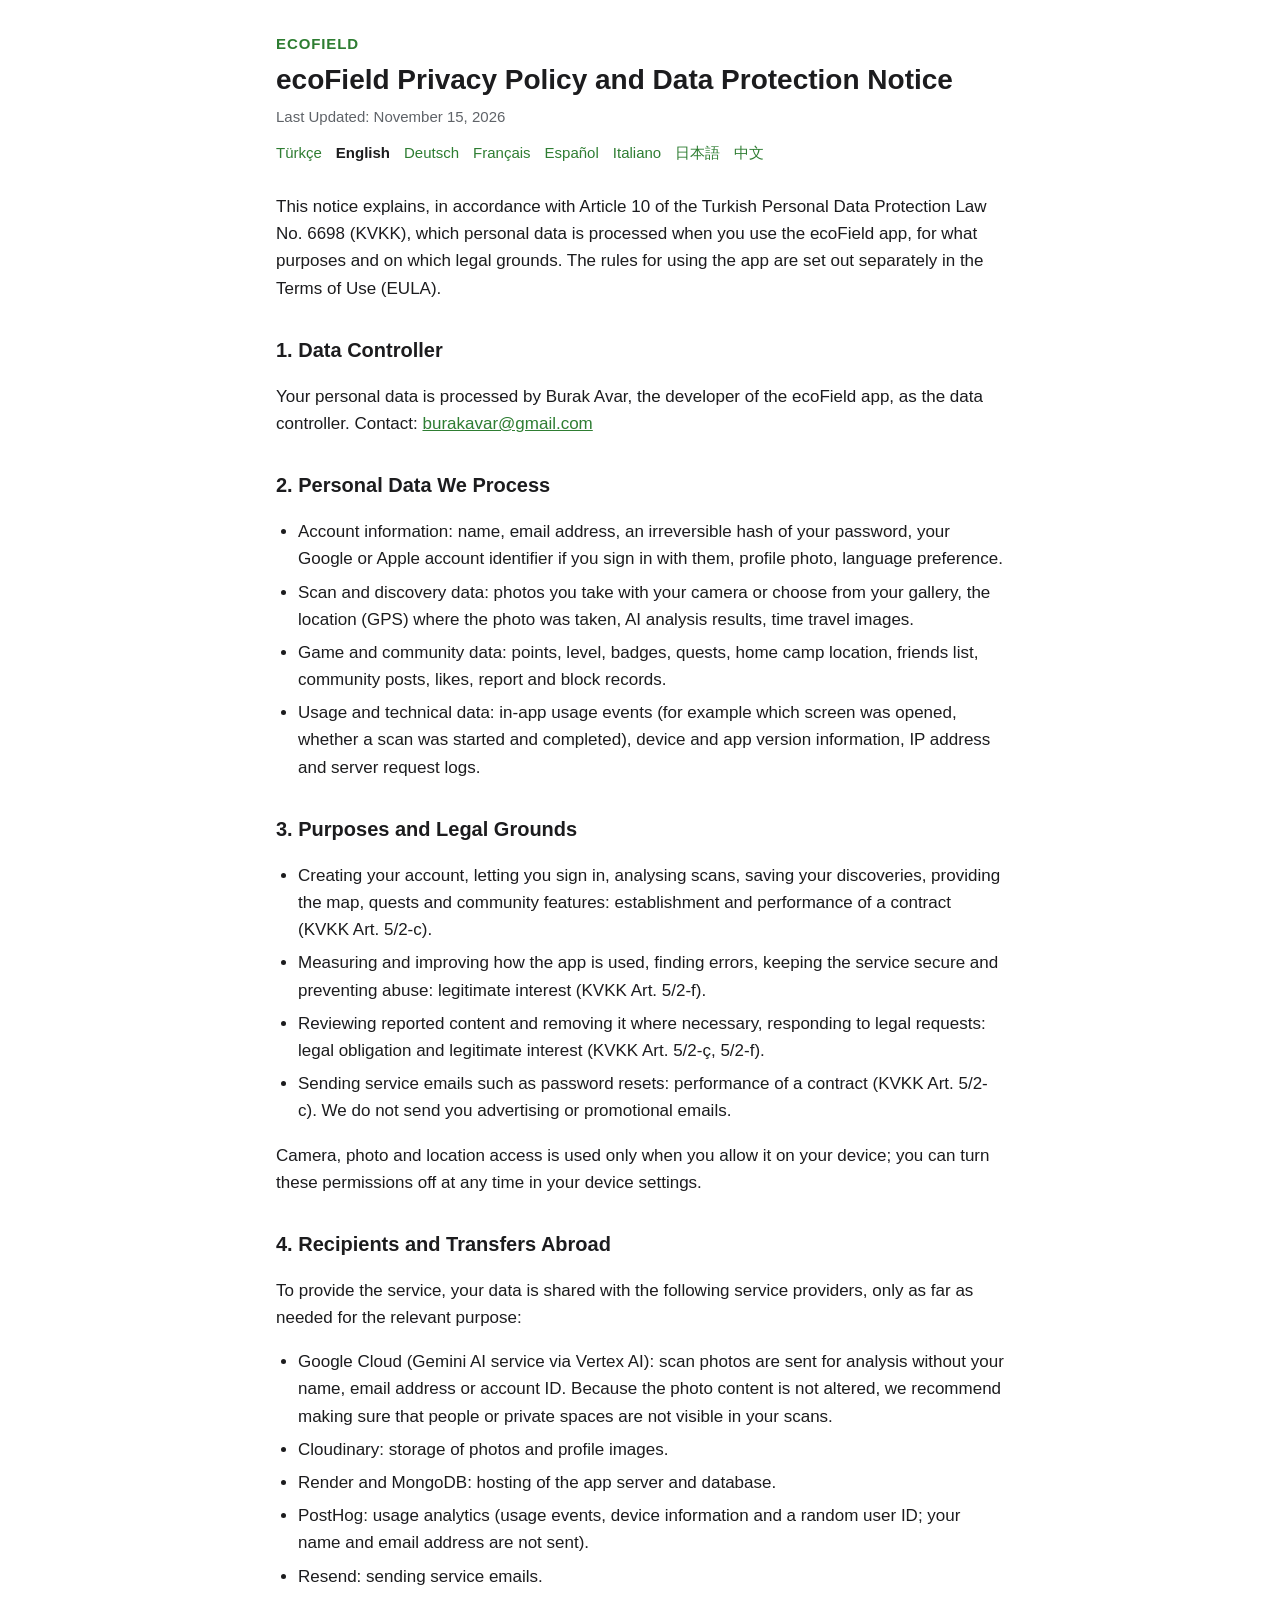
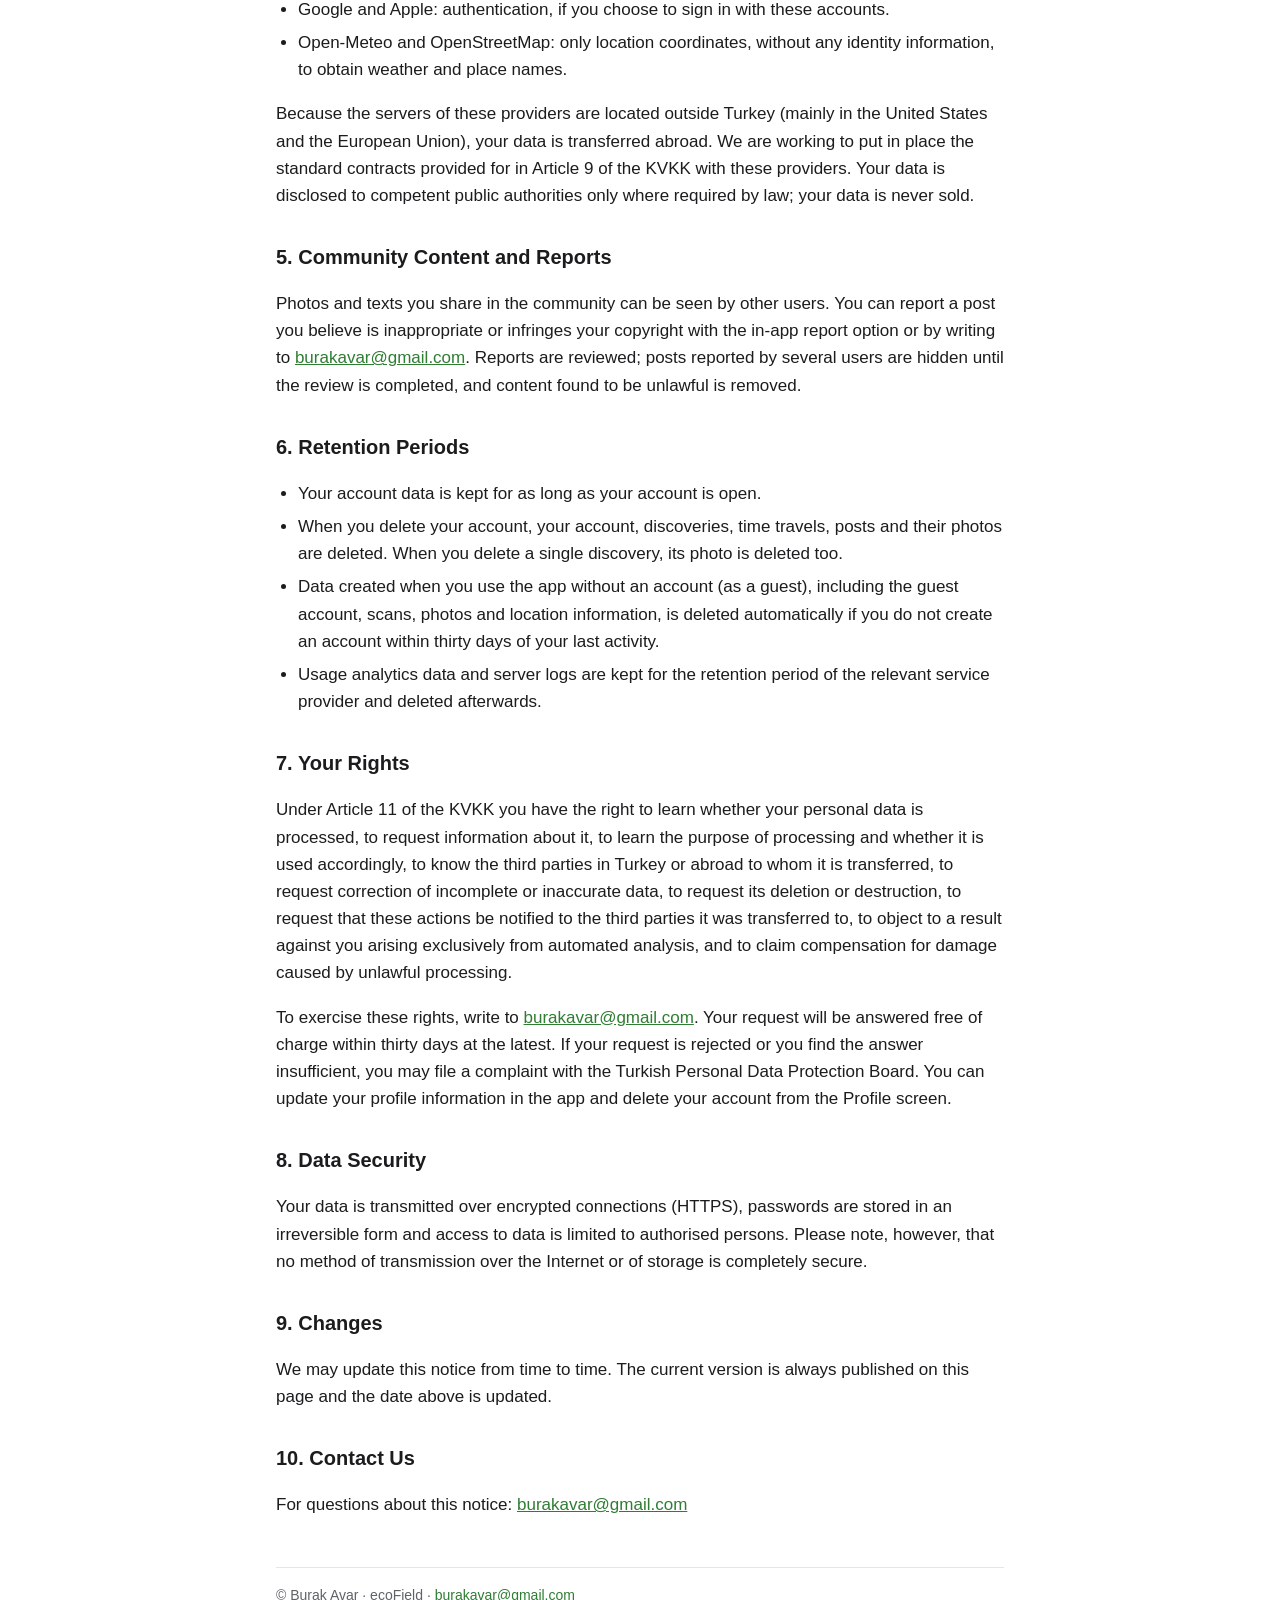
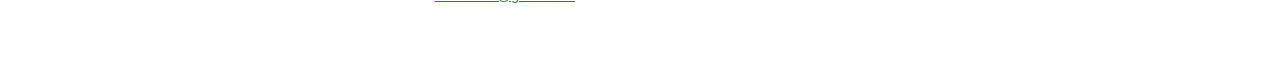
==== en.html @ c3eddfdc "ecoField privacy notice, KVKK notice and account deletion page Co-Authored-By: Claude Opus 5.5 <nore" ====
<!DOCTYPE html>
<html lang="en">
<head>
<meta charset="utf-8">
<meta name="viewport" content="width=device-width, initial-scale=1">
<title>ecoField Privacy Policy and Data Protection Notice</title>
<link rel="stylesheet" href="style.css">
</head>
<body>
<main>
<header><div class="brand">ecoField</div><h1>ecoField Privacy Policy and Data Protection Notice</h1><div class="meta">Last Updated: November 15, 2026</div><nav class="lang"><a href="tr.html" hreflang="tr">Türkçe</a><a href="en.html" hreflang="en" aria-current="page">English</a><a href="de.html" hreflang="de">Deutsch</a><a href="fr.html" hreflang="fr">Français</a><a href="es.html" hreflang="es">Español</a><a href="it.html" hreflang="it">Italiano</a><a href="ja.html" hreflang="ja">日本語</a><a href="zh.html" hreflang="zh">中文</a></nav></header>
<p>This notice explains, in accordance with Article 10 of the Turkish Personal Data Protection Law No. 6698 (KVKK), which personal data is processed when you use the ecoField app, for what purposes and on which legal grounds. The rules for using the app are set out separately in the Terms of Use (EULA).</p>
<h2>1. Data Controller</h2>
<p>Your personal data is processed by Burak Avar, the developer of the ecoField app, as the data controller. Contact: <a href="mailto:burakavar@gmail.com">burakavar@gmail.com</a></p>
<h2>2. Personal Data We Process</h2>
<ul>
<li>Account information: name, email address, an irreversible hash of your password, your Google or Apple account identifier if you sign in with them, profile photo, language preference.</li>
<li>Scan and discovery data: photos you take with your camera or choose from your gallery, the location (GPS) where the photo was taken, AI analysis results, time travel images.</li>
<li>Game and community data: points, level, badges, quests, home camp location, friends list, community posts, likes, report and block records.</li>
<li>Usage and technical data: in-app usage events (for example which screen was opened, whether a scan was started and completed), device and app version information, IP address and server request logs.</li>
</ul>
<h2>3. Purposes and Legal Grounds</h2>
<ul>
<li>Creating your account, letting you sign in, analysing scans, saving your discoveries, providing the map, quests and community features: establishment and performance of a contract (KVKK Art. 5/2-c).</li>
<li>Measuring and improving how the app is used, finding errors, keeping the service secure and preventing abuse: legitimate interest (KVKK Art. 5/2-f).</li>
<li>Reviewing reported content and removing it where necessary, responding to legal requests: legal obligation and legitimate interest (KVKK Art. 5/2-ç, 5/2-f).</li>
<li>Sending service emails such as password resets: performance of a contract (KVKK Art. 5/2-c). We do not send you advertising or promotional emails.</li>
</ul>
<p>Camera, photo and location access is used only when you allow it on your device; you can turn these permissions off at any time in your device settings.</p>
<h2>4. Recipients and Transfers Abroad</h2>
<p>To provide the service, your data is shared with the following service providers, only as far as needed for the relevant purpose:</p>
<ul>
<li>Google Cloud (Gemini AI service via Vertex AI): scan photos are sent for analysis without your name, email address or account ID. Because the photo content is not altered, we recommend making sure that people or private spaces are not visible in your scans.</li>
<li>Cloudinary: storage of photos and profile images.</li>
<li>Render and MongoDB: hosting of the app server and database.</li>
<li>PostHog: usage analytics (usage events, device information and a random user ID; your name and email address are not sent).</li>
<li>Resend: sending service emails.</li>
<li>Google and Apple: authentication, if you choose to sign in with these accounts.</li>
<li>Open-Meteo and OpenStreetMap: only location coordinates, without any identity information, to obtain weather and place names.</li>
</ul>
<p>Because the servers of these providers are located outside Turkey (mainly in the United States and the European Union), your data is transferred abroad. We are working to put in place the standard contracts provided for in Article 9 of the KVKK with these providers. Your data is disclosed to competent public authorities only where required by law; your data is never sold.</p>
<h2>5. Community Content and Reports</h2>
<p>Photos and texts you share in the community can be seen by other users. You can report a post you believe is inappropriate or infringes your copyright with the in-app report option or by writing to <a href="mailto:burakavar@gmail.com">burakavar@gmail.com</a>. Reports are reviewed; posts reported by several users are hidden until the review is completed, and content found to be unlawful is removed.</p>
<h2>6. Retention Periods</h2>
<ul>
<li>Your account data is kept for as long as your account is open.</li>
<li>When you delete your account, your account, discoveries, time travels, posts and their photos are deleted. When you delete a single discovery, its photo is deleted too.</li>
<li>Data created when you use the app without an account (as a guest), including the guest account, scans, photos and location information, is deleted automatically if you do not create an account within thirty days of your last activity.</li>
<li>Usage analytics data and server logs are kept for the retention period of the relevant service provider and deleted afterwards.</li>
</ul>
<h2>7. Your Rights</h2>
<p>Under Article 11 of the KVKK you have the right to learn whether your personal data is processed, to request information about it, to learn the purpose of processing and whether it is used accordingly, to know the third parties in Turkey or abroad to whom it is transferred, to request correction of incomplete or inaccurate data, to request its deletion or destruction, to request that these actions be notified to the third parties it was transferred to, to object to a result against you arising exclusively from automated analysis, and to claim compensation for damage caused by unlawful processing.</p>
<p>To exercise these rights, write to <a href="mailto:burakavar@gmail.com">burakavar@gmail.com</a>. Your request will be answered free of charge within thirty days at the latest. If your request is rejected or you find the answer insufficient, you may file a complaint with the Turkish Personal Data Protection Board. You can update your profile information in the app and delete your account from the Profile screen.</p>
<h2>8. Data Security</h2>
<p>Your data is transmitted over encrypted connections (HTTPS), passwords are stored in an irreversible form and access to data is limited to authorised persons. Please note, however, that no method of transmission over the Internet or of storage is completely secure.</p>
<h2>9. Changes</h2>
<p>We may update this notice from time to time. The current version is always published on this page and the date above is updated.</p>
<h2>10. Contact Us</h2>
<p>For questions about this notice: <a href="mailto:burakavar@gmail.com">burakavar@gmail.com</a></p>
<footer>© Burak Avar · ecoField · <a href="mailto:burakavar@gmail.com">burakavar@gmail.com</a></footer>
</main>
</body>
</html>
---- style.css ----
:root {
  --bg: #ffffff;
  --text: #1c1c1e;
  --muted: #5f6368;
  --accent: #2e7d32;
  --card: #f4f8f4;
  --line: #e0e8e0;
}
@media (prefers-color-scheme: dark) {
  :root {
    --bg: #0d120e;
    --text: #e8efe9;
    --muted: #9fb0a2;
    --accent: #81c784;
    --card: #151d16;
    --line: #26332a;
  }
}
* { box-sizing: border-box; }
body {
  margin: 0;
  background: var(--bg);
  color: var(--text);
  font: 17px/1.6 -apple-system, BlinkMacSystemFont, "Segoe UI", Roboto, Helvetica, Arial, sans-serif;
}
main { max-width: 760px; margin: 0 auto; padding: 32px 16px 64px; }
header { margin-bottom: 28px; }
.brand { color: var(--accent); font-weight: 700; font-size: 15px; letter-spacing: .06em; text-transform: uppercase; }
h1 { font-size: 28px; line-height: 1.25; margin: 6px 0 8px; }
h2 { font-size: 20px; margin: 32px 0 10px; }
.meta { color: var(--muted); font-size: 15px; }
.lang { margin-top: 12px; font-size: 15px; display: flex; flex-wrap: wrap; gap: 6px 14px; }
.lang a { color: var(--accent); text-decoration: none; }
.lang a[aria-current] { color: var(--text); font-weight: 600; }
ul { padding-left: 22px; }
li { margin: 0 0 6px; }
a { color: var(--accent); overflow-wrap: anywhere; }
footer { margin-top: 48px; color: var(--muted); font-size: 14px; border-top: 1px solid var(--line); padding-top: 16px; }
.choice { display: block; background: var(--card); border: 1px solid var(--line); border-radius: 14px; padding: 16px 18px; margin: 10px 0; text-decoration: none; color: var(--text); font-weight: 600; }
.choice span { display: block; color: var(--muted); font-weight: 400; font-size: 15px; }
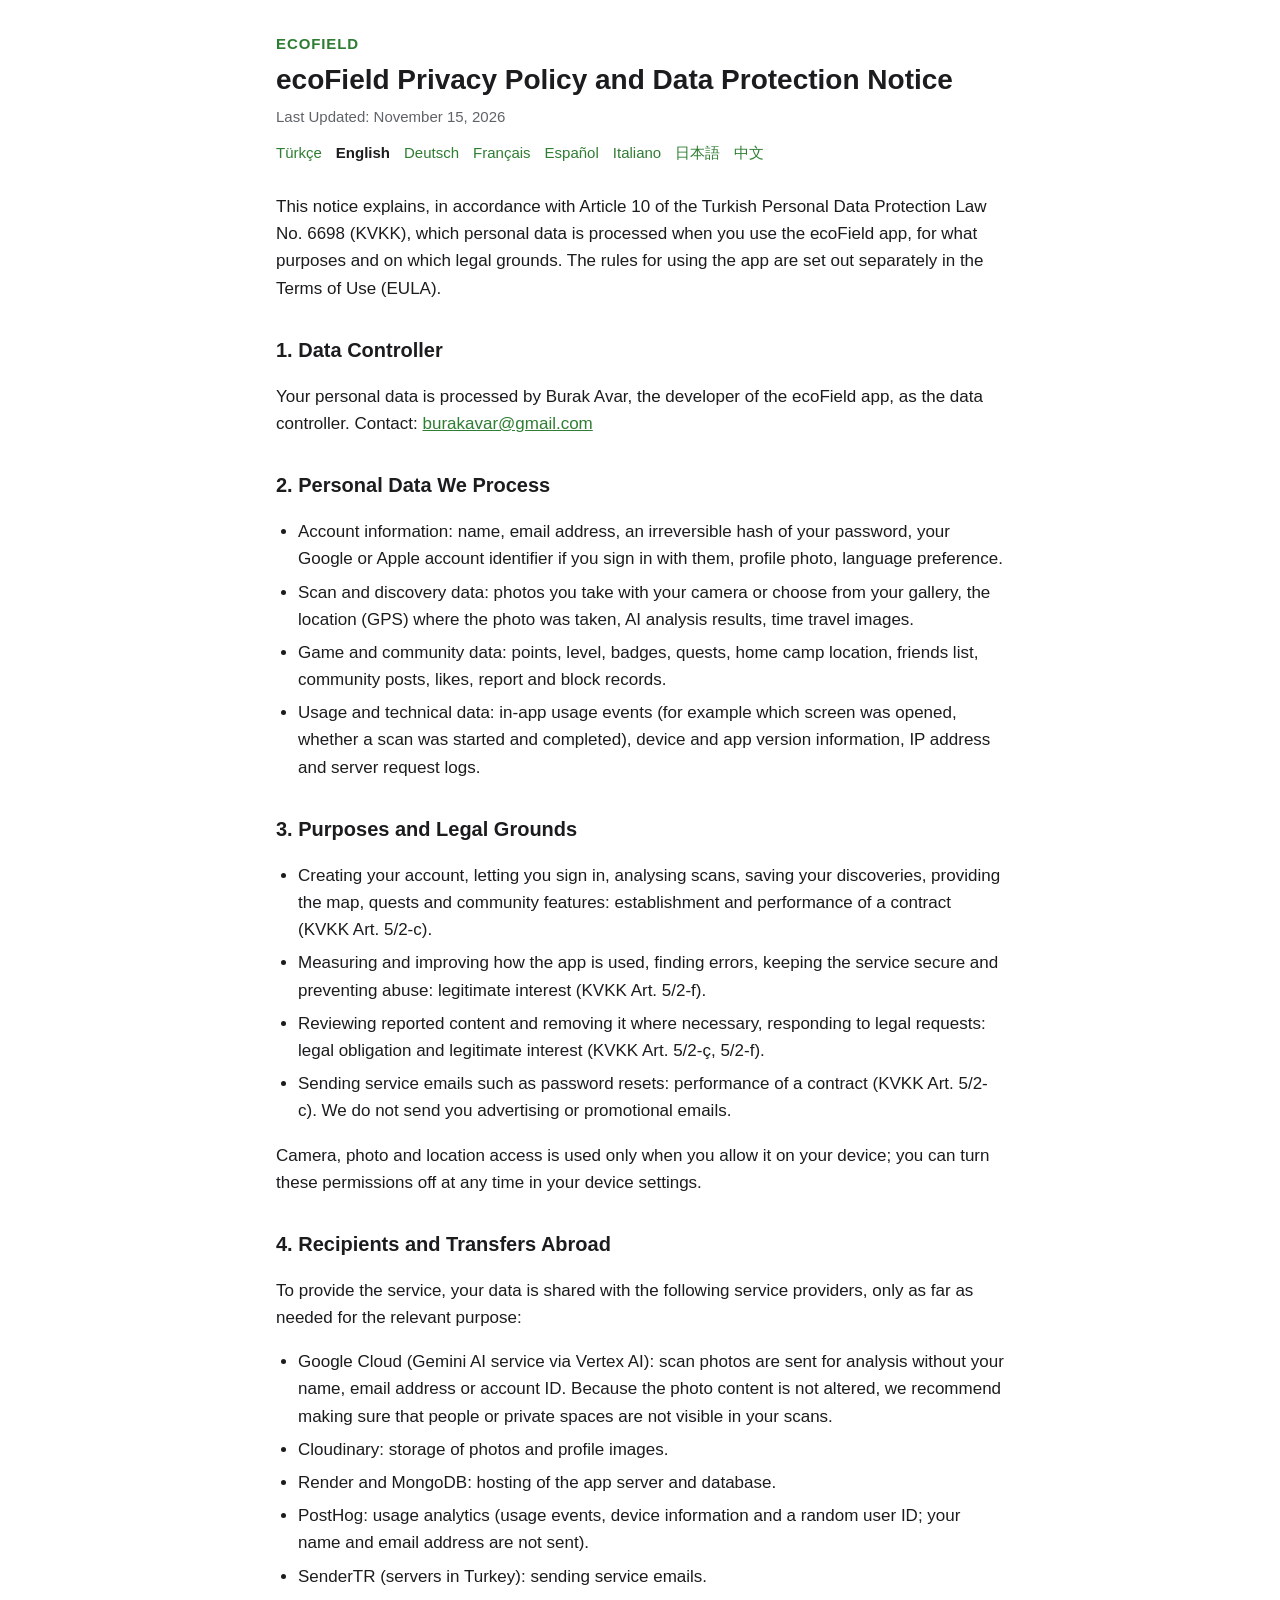
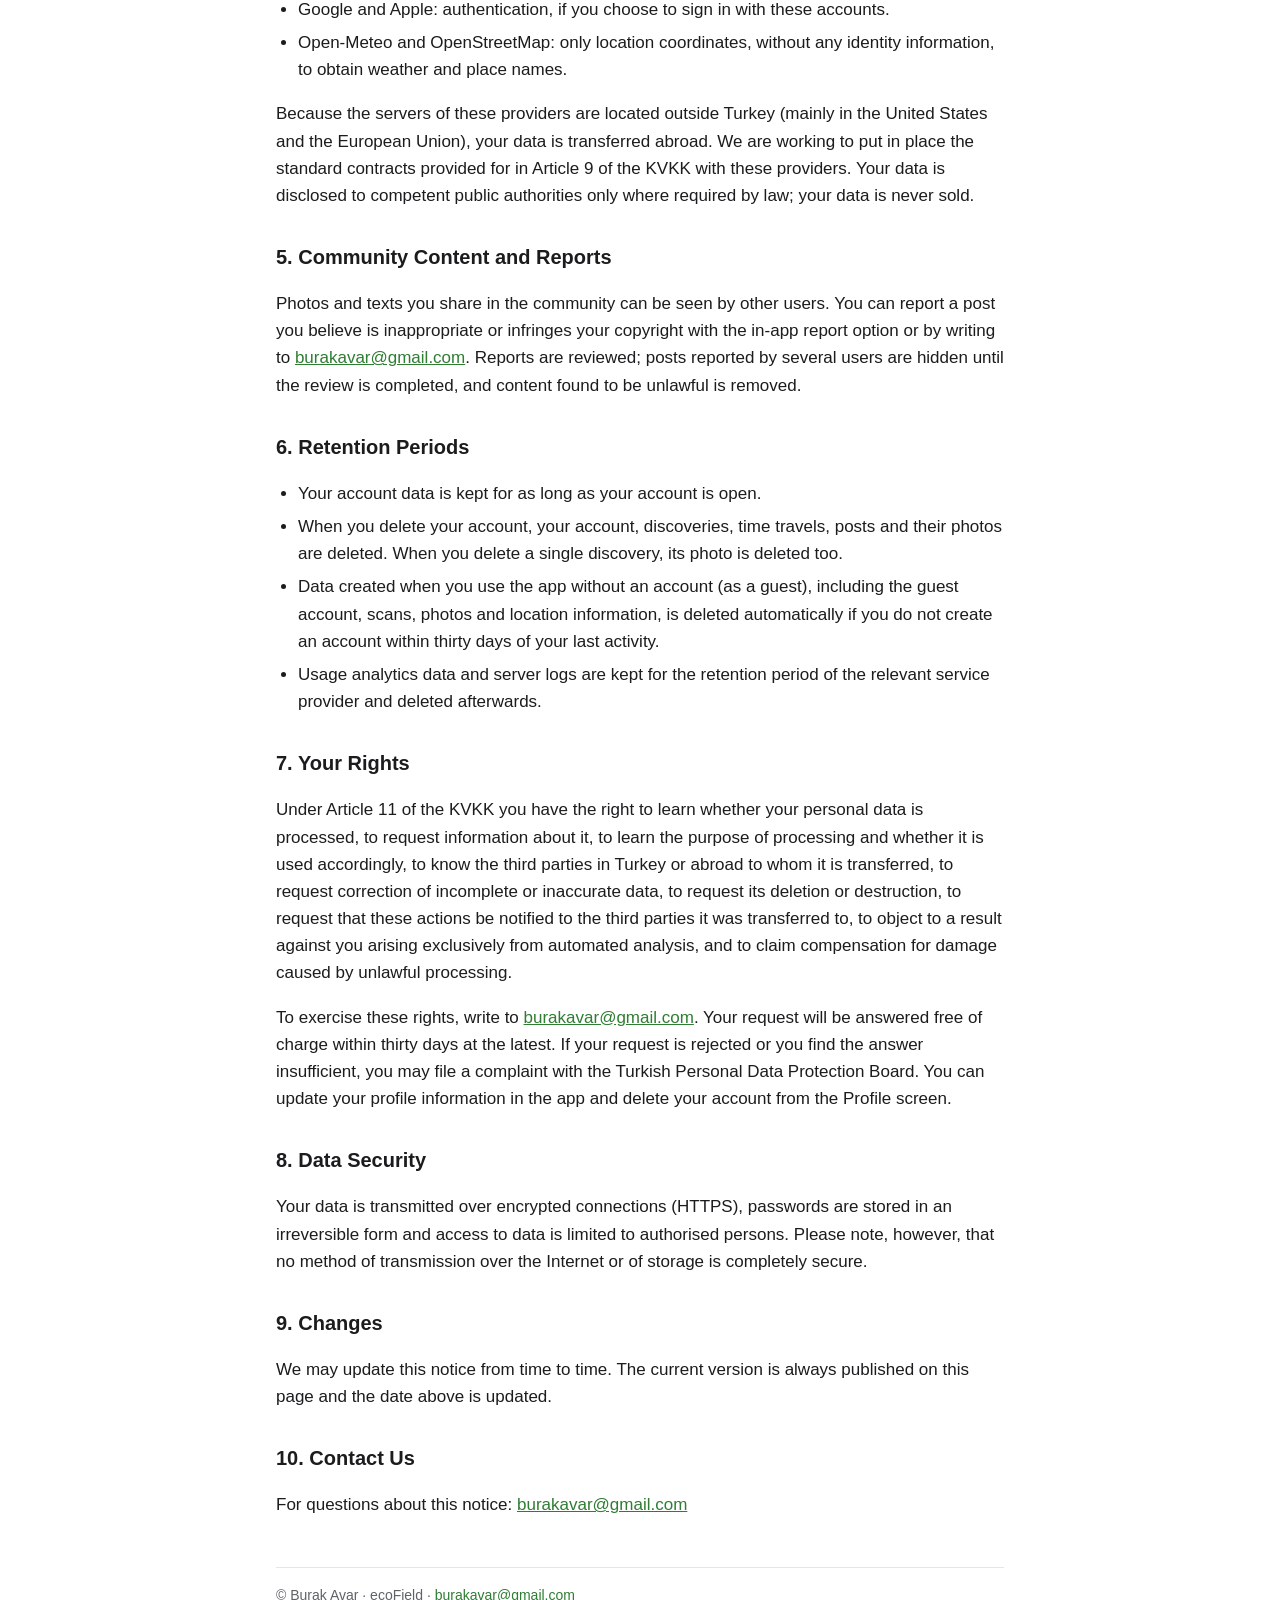
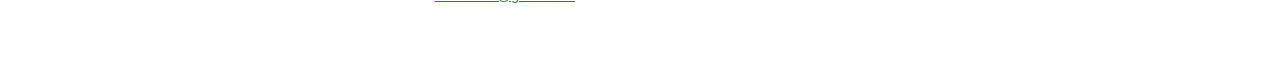
==== commit 03deeeec: "Email provider: SenderTR (Turkey) Co-Authored-By: Claude Opus 5.5 <noreply@anthropic.com>" ====
--- a/en.html
+++ b/en.html
@@ -34,7 +34,7 @@
 <li>Cloudinary: storage of photos and profile images.</li>
 <li>Render and MongoDB: hosting of the app server and database.</li>
 <li>PostHog: usage analytics (usage events, device information and a random user ID; your name and email address are not sent).</li>
-<li>Resend: sending service emails.</li>
+<li>SenderTR (servers in Turkey): sending service emails.</li>
 <li>Google and Apple: authentication, if you choose to sign in with these accounts.</li>
 <li>Open-Meteo and OpenStreetMap: only location coordinates, without any identity information, to obtain weather and place names.</li>
 </ul>
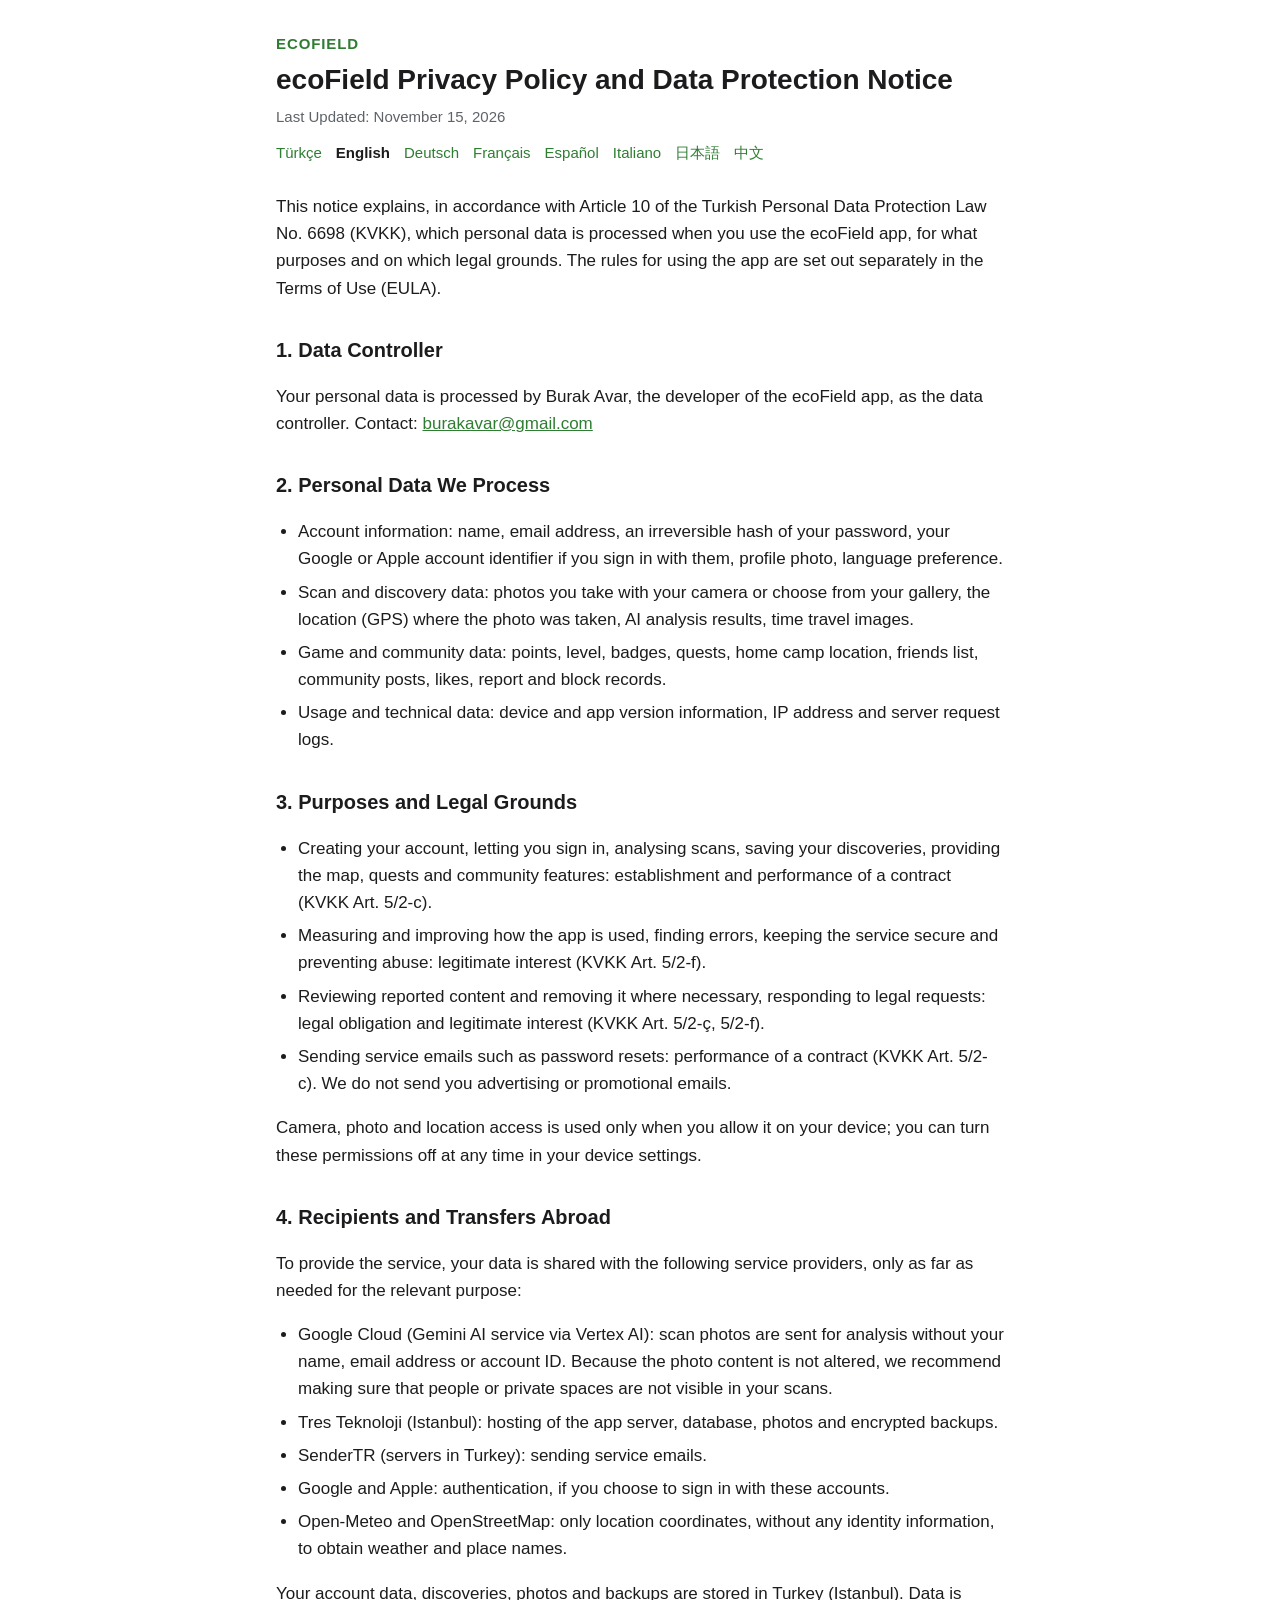
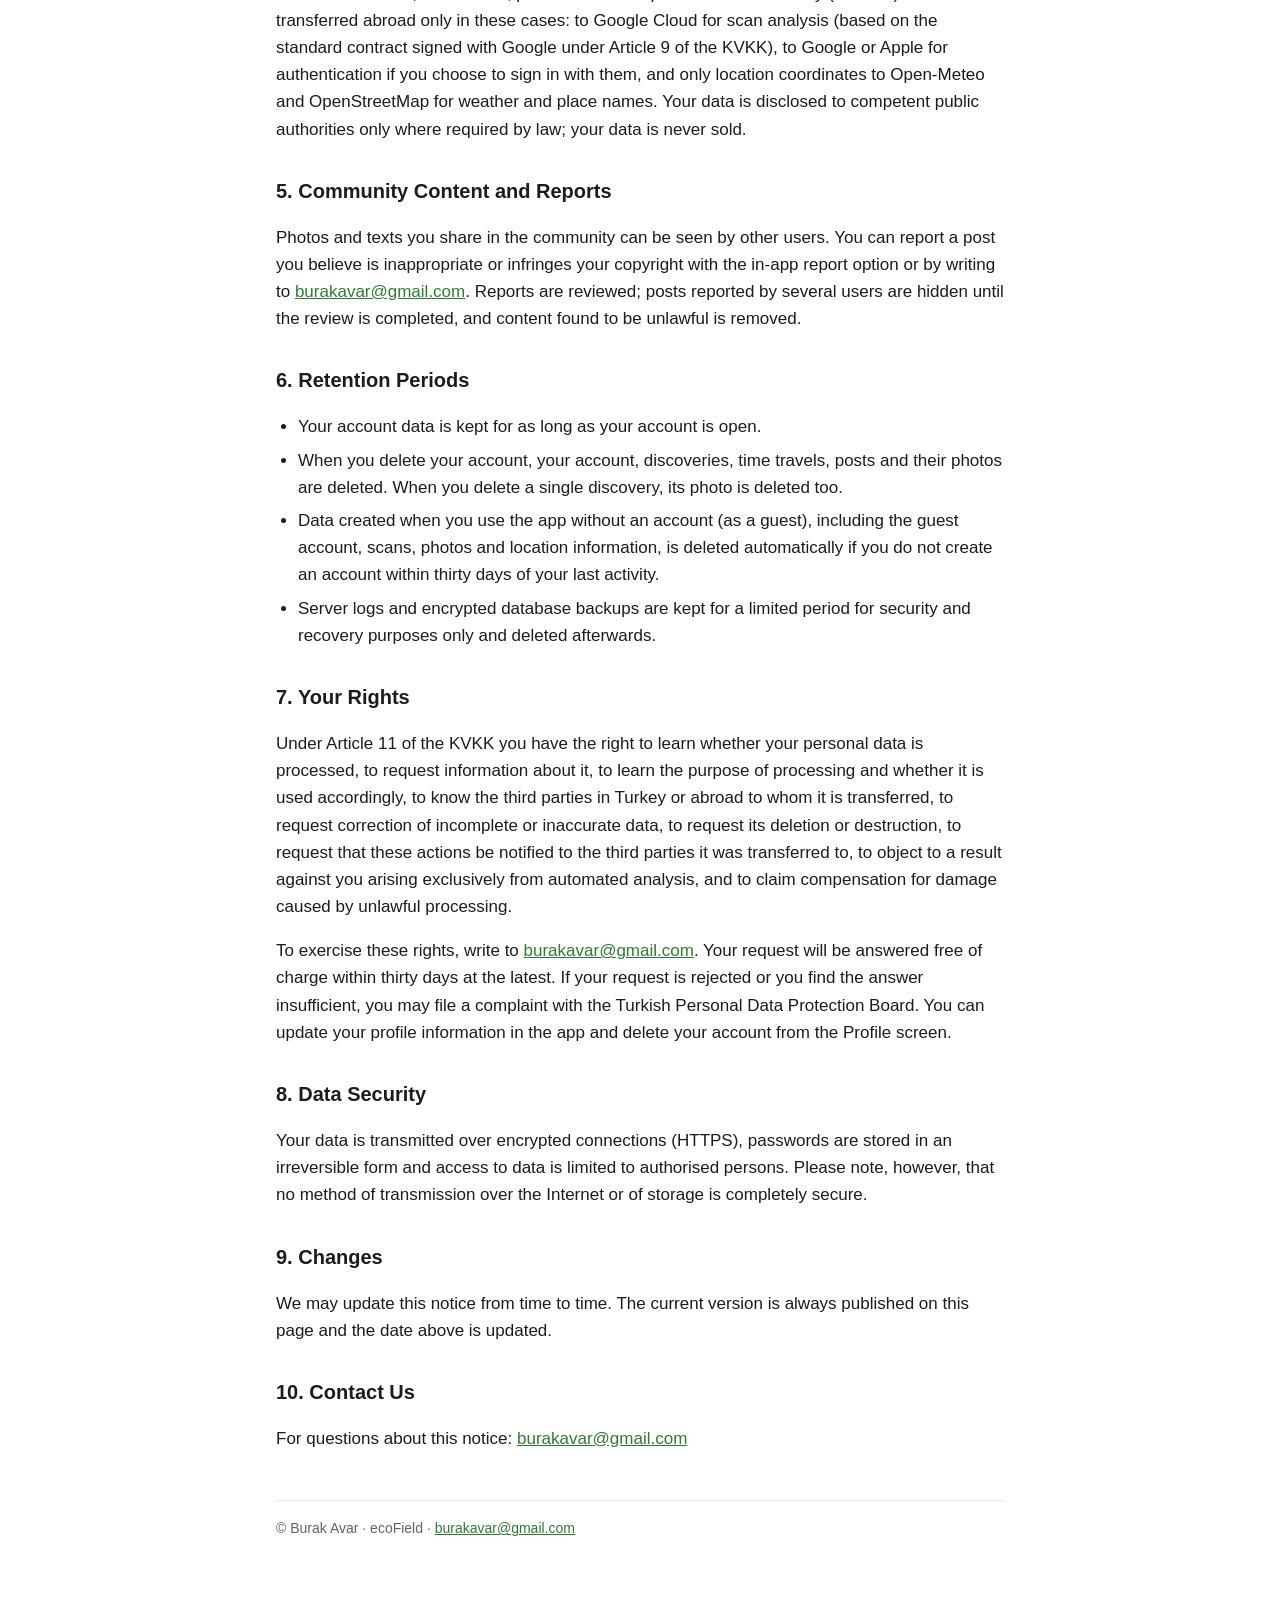
==== commit 22eadeb3: "Data now stays in Turkey (Tres Teknoloji, Istanbul) Co-Authored-By: Claude Opus 5.5 <noreply@anthrop" ====
--- a/en.html
+++ b/en.html
@@ -17,7 +17,7 @@
 <li>Account information: name, email address, an irreversible hash of your password, your Google or Apple account identifier if you sign in with them, profile photo, language preference.</li>
 <li>Scan and discovery data: photos you take with your camera or choose from your gallery, the location (GPS) where the photo was taken, AI analysis results, time travel images.</li>
 <li>Game and community data: points, level, badges, quests, home camp location, friends list, community posts, likes, report and block records.</li>
-<li>Usage and technical data: in-app usage events (for example which screen was opened, whether a scan was started and completed), device and app version information, IP address and server request logs.</li>
+<li>Usage and technical data: device and app version information, IP address and server request logs.</li>
 </ul>
 <h2>3. Purposes and Legal Grounds</h2>
 <ul>
@@ -31,14 +31,12 @@
 <p>To provide the service, your data is shared with the following service providers, only as far as needed for the relevant purpose:</p>
 <ul>
 <li>Google Cloud (Gemini AI service via Vertex AI): scan photos are sent for analysis without your name, email address or account ID. Because the photo content is not altered, we recommend making sure that people or private spaces are not visible in your scans.</li>
-<li>Cloudinary: storage of photos and profile images.</li>
-<li>Render and MongoDB: hosting of the app server and database.</li>
-<li>PostHog: usage analytics (usage events, device information and a random user ID; your name and email address are not sent).</li>
+<li>Tres Teknoloji (Istanbul): hosting of the app server, database, photos and encrypted backups.</li>
 <li>SenderTR (servers in Turkey): sending service emails.</li>
 <li>Google and Apple: authentication, if you choose to sign in with these accounts.</li>
 <li>Open-Meteo and OpenStreetMap: only location coordinates, without any identity information, to obtain weather and place names.</li>
 </ul>
-<p>Because the servers of these providers are located outside Turkey (mainly in the United States and the European Union), your data is transferred abroad. We are working to put in place the standard contracts provided for in Article 9 of the KVKK with these providers. Your data is disclosed to competent public authorities only where required by law; your data is never sold.</p>
+<p>Your account data, discoveries, photos and backups are stored in Turkey (Istanbul). Data is transferred abroad only in these cases: to Google Cloud for scan analysis (based on the standard contract signed with Google under Article 9 of the KVKK), to Google or Apple for authentication if you choose to sign in with them, and only location coordinates to Open-Meteo and OpenStreetMap for weather and place names. Your data is disclosed to competent public authorities only where required by law; your data is never sold.</p>
 <h2>5. Community Content and Reports</h2>
 <p>Photos and texts you share in the community can be seen by other users. You can report a post you believe is inappropriate or infringes your copyright with the in-app report option or by writing to <a href="mailto:burakavar@gmail.com">burakavar@gmail.com</a>. Reports are reviewed; posts reported by several users are hidden until the review is completed, and content found to be unlawful is removed.</p>
 <h2>6. Retention Periods</h2>
@@ -46,7 +44,7 @@
 <li>Your account data is kept for as long as your account is open.</li>
 <li>When you delete your account, your account, discoveries, time travels, posts and their photos are deleted. When you delete a single discovery, its photo is deleted too.</li>
 <li>Data created when you use the app without an account (as a guest), including the guest account, scans, photos and location information, is deleted automatically if you do not create an account within thirty days of your last activity.</li>
-<li>Usage analytics data and server logs are kept for the retention period of the relevant service provider and deleted afterwards.</li>
+<li>Server logs and encrypted database backups are kept for a limited period for security and recovery purposes only and deleted afterwards.</li>
 </ul>
 <h2>7. Your Rights</h2>
 <p>Under Article 11 of the KVKK you have the right to learn whether your personal data is processed, to request information about it, to learn the purpose of processing and whether it is used accordingly, to know the third parties in Turkey or abroad to whom it is transferred, to request correction of incomplete or inaccurate data, to request its deletion or destruction, to request that these actions be notified to the third parties it was transferred to, to object to a result against you arising exclusively from automated analysis, and to claim compensation for damage caused by unlawful processing.</p>
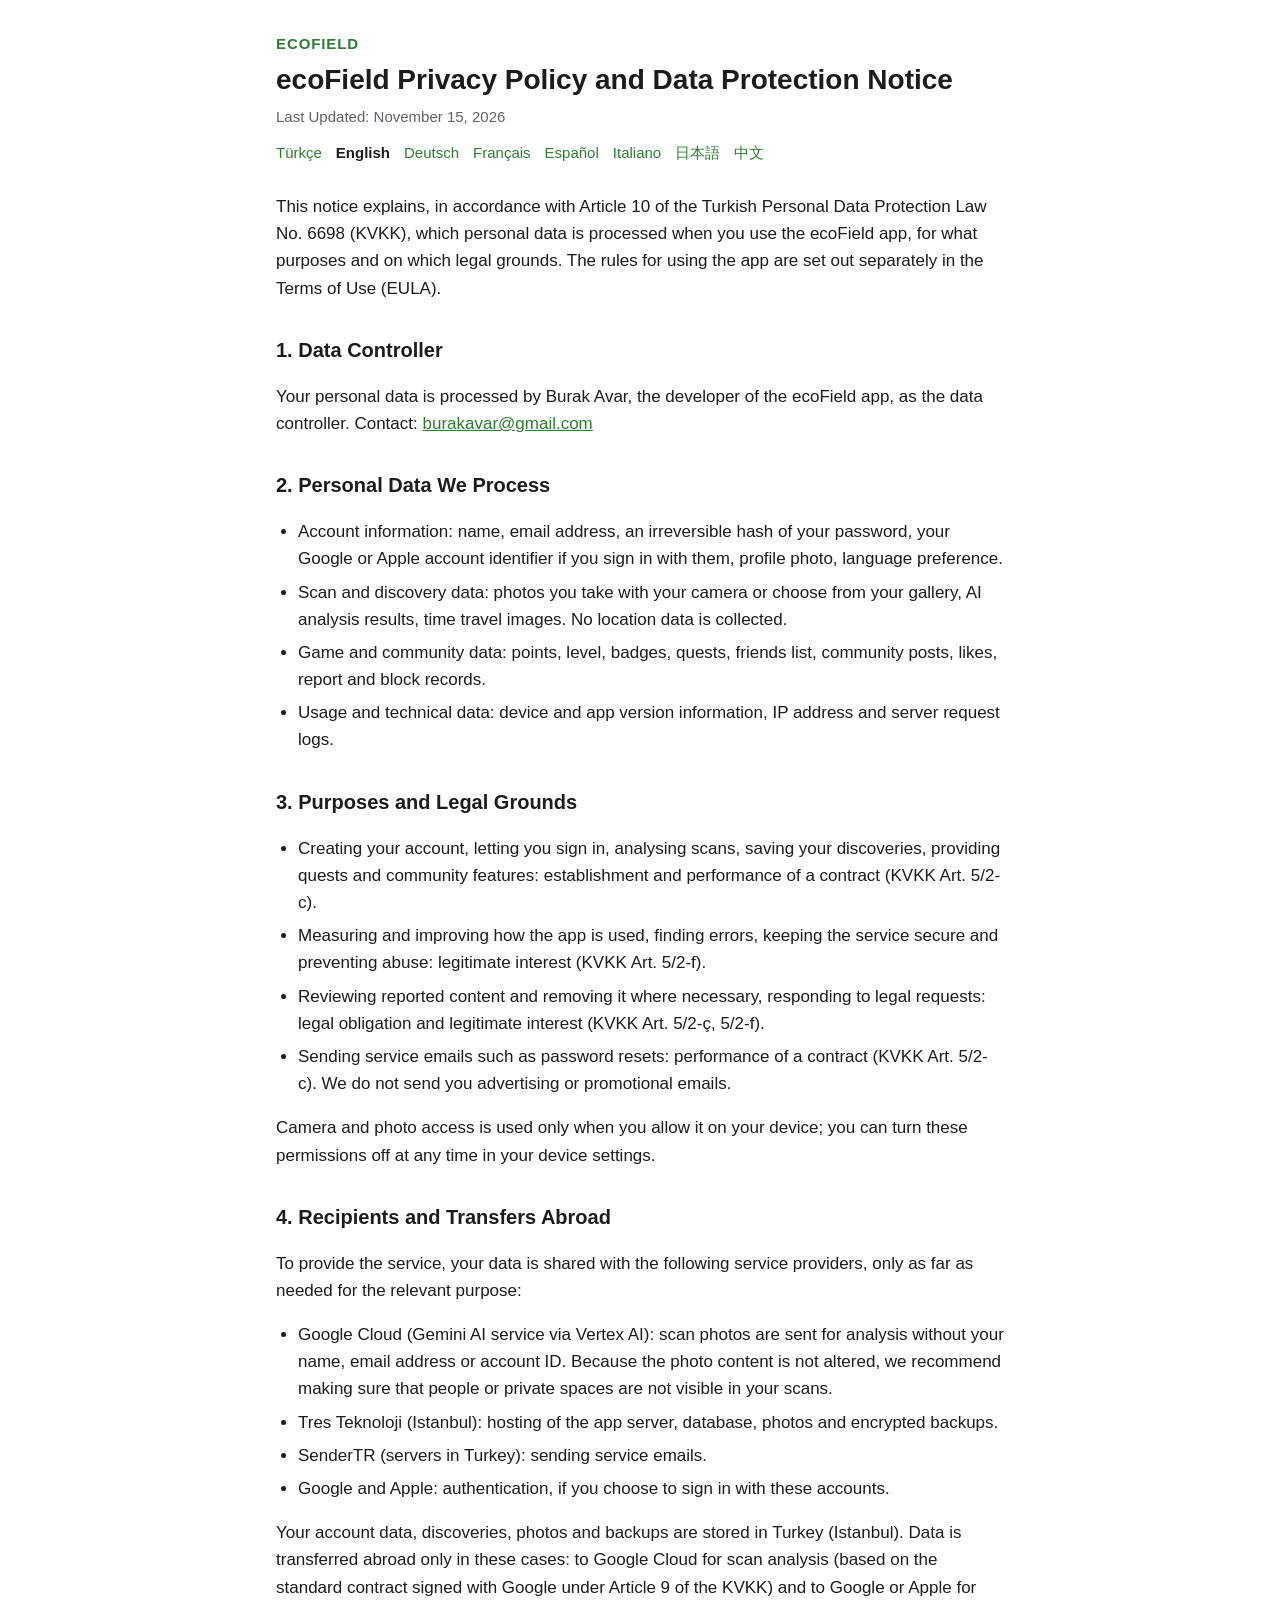
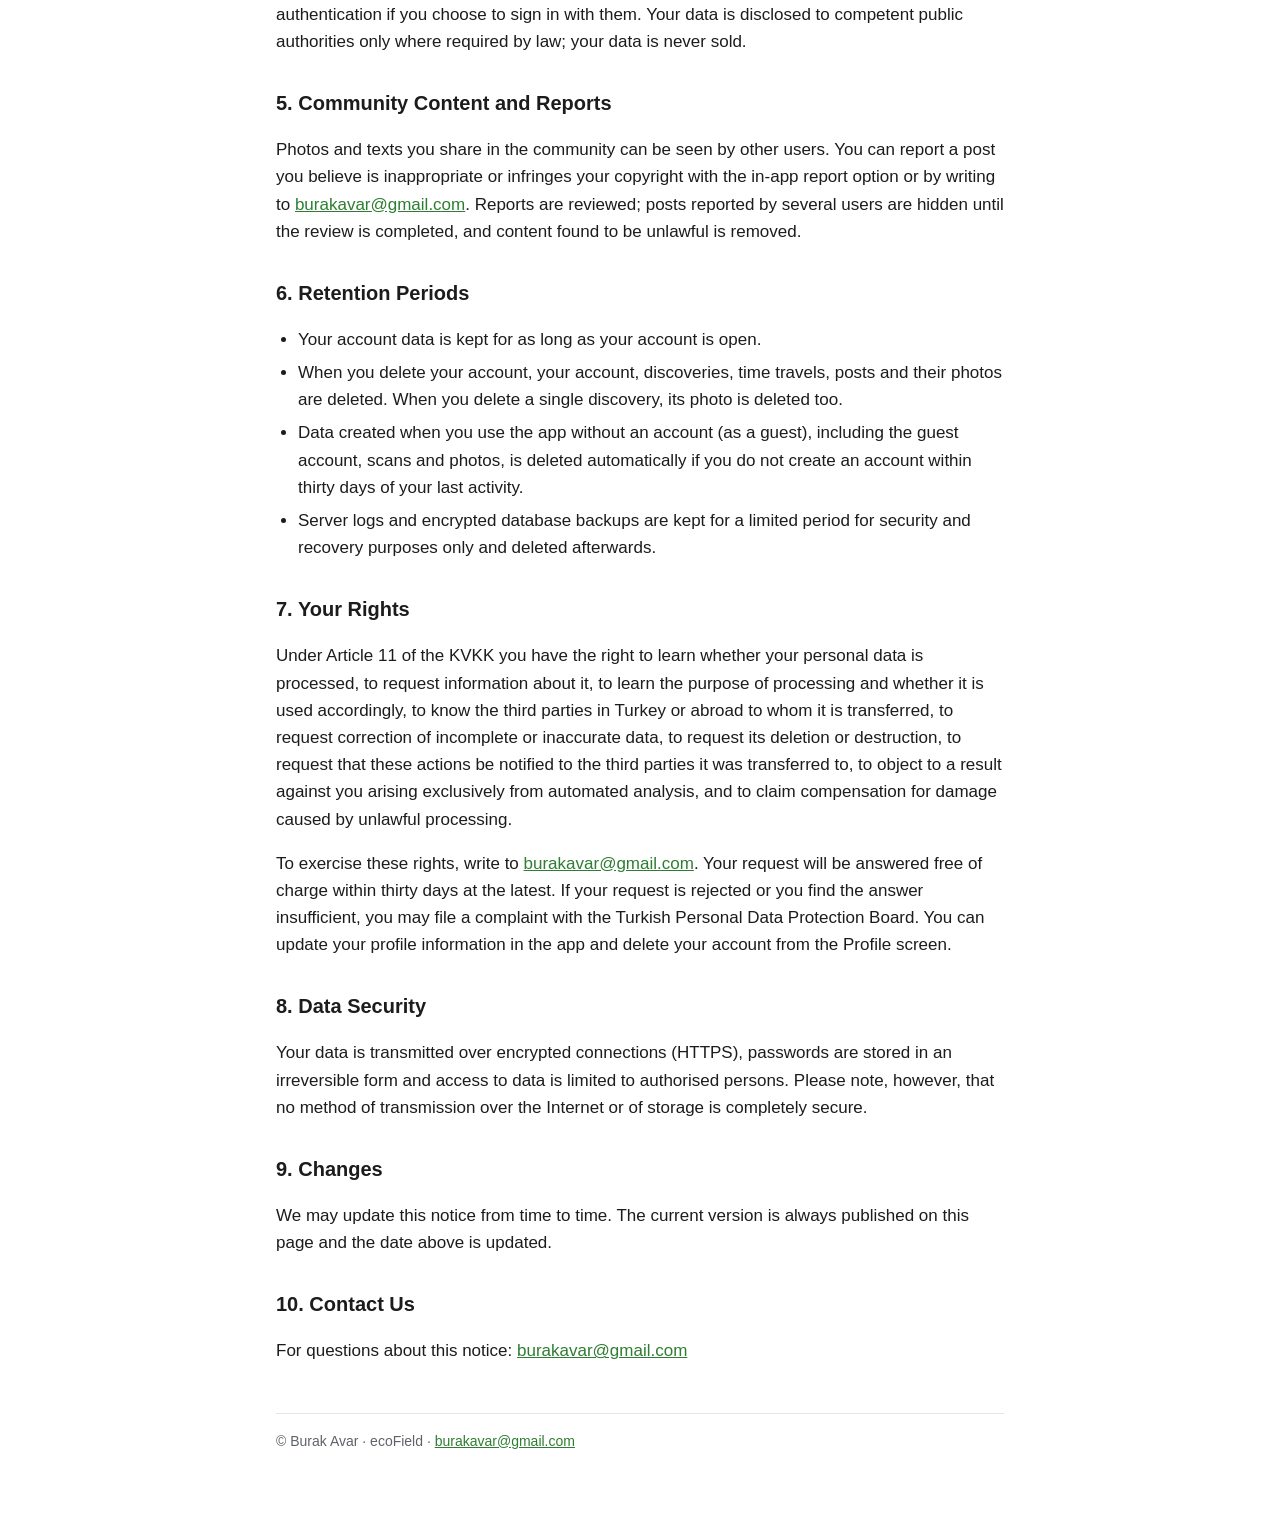
==== commit c9675ab6: "No location data is collected Co-Authored-By: Claude Opus 5.5 <noreply@anthropic.com>" ====
--- a/en.html
+++ b/en.html
@@ -15,18 +15,18 @@
 <h2>2. Personal Data We Process</h2>
 <ul>
 <li>Account information: name, email address, an irreversible hash of your password, your Google or Apple account identifier if you sign in with them, profile photo, language preference.</li>
-<li>Scan and discovery data: photos you take with your camera or choose from your gallery, the location (GPS) where the photo was taken, AI analysis results, time travel images.</li>
-<li>Game and community data: points, level, badges, quests, home camp location, friends list, community posts, likes, report and block records.</li>
+<li>Scan and discovery data: photos you take with your camera or choose from your gallery, AI analysis results, time travel images. No location data is collected.</li>
+<li>Game and community data: points, level, badges, quests, friends list, community posts, likes, report and block records.</li>
 <li>Usage and technical data: device and app version information, IP address and server request logs.</li>
 </ul>
 <h2>3. Purposes and Legal Grounds</h2>
 <ul>
-<li>Creating your account, letting you sign in, analysing scans, saving your discoveries, providing the map, quests and community features: establishment and performance of a contract (KVKK Art. 5/2-c).</li>
+<li>Creating your account, letting you sign in, analysing scans, saving your discoveries, providing quests and community features: establishment and performance of a contract (KVKK Art. 5/2-c).</li>
 <li>Measuring and improving how the app is used, finding errors, keeping the service secure and preventing abuse: legitimate interest (KVKK Art. 5/2-f).</li>
 <li>Reviewing reported content and removing it where necessary, responding to legal requests: legal obligation and legitimate interest (KVKK Art. 5/2-ç, 5/2-f).</li>
 <li>Sending service emails such as password resets: performance of a contract (KVKK Art. 5/2-c). We do not send you advertising or promotional emails.</li>
 </ul>
-<p>Camera, photo and location access is used only when you allow it on your device; you can turn these permissions off at any time in your device settings.</p>
+<p>Camera and photo access is used only when you allow it on your device; you can turn these permissions off at any time in your device settings.</p>
 <h2>4. Recipients and Transfers Abroad</h2>
 <p>To provide the service, your data is shared with the following service providers, only as far as needed for the relevant purpose:</p>
 <ul>
@@ -34,16 +34,15 @@
 <li>Tres Teknoloji (Istanbul): hosting of the app server, database, photos and encrypted backups.</li>
 <li>SenderTR (servers in Turkey): sending service emails.</li>
 <li>Google and Apple: authentication, if you choose to sign in with these accounts.</li>
-<li>Open-Meteo and OpenStreetMap: only location coordinates, without any identity information, to obtain weather and place names.</li>
 </ul>
-<p>Your account data, discoveries, photos and backups are stored in Turkey (Istanbul). Data is transferred abroad only in these cases: to Google Cloud for scan analysis (based on the standard contract signed with Google under Article 9 of the KVKK), to Google or Apple for authentication if you choose to sign in with them, and only location coordinates to Open-Meteo and OpenStreetMap for weather and place names. Your data is disclosed to competent public authorities only where required by law; your data is never sold.</p>
+<p>Your account data, discoveries, photos and backups are stored in Turkey (Istanbul). Data is transferred abroad only in these cases: to Google Cloud for scan analysis (based on the standard contract signed with Google under Article 9 of the KVKK) and to Google or Apple for authentication if you choose to sign in with them. Your data is disclosed to competent public authorities only where required by law; your data is never sold.</p>
 <h2>5. Community Content and Reports</h2>
 <p>Photos and texts you share in the community can be seen by other users. You can report a post you believe is inappropriate or infringes your copyright with the in-app report option or by writing to <a href="mailto:burakavar@gmail.com">burakavar@gmail.com</a>. Reports are reviewed; posts reported by several users are hidden until the review is completed, and content found to be unlawful is removed.</p>
 <h2>6. Retention Periods</h2>
 <ul>
 <li>Your account data is kept for as long as your account is open.</li>
 <li>When you delete your account, your account, discoveries, time travels, posts and their photos are deleted. When you delete a single discovery, its photo is deleted too.</li>
-<li>Data created when you use the app without an account (as a guest), including the guest account, scans, photos and location information, is deleted automatically if you do not create an account within thirty days of your last activity.</li>
+<li>Data created when you use the app without an account (as a guest), including the guest account, scans and photos, is deleted automatically if you do not create an account within thirty days of your last activity.</li>
 <li>Server logs and encrypted database backups are kept for a limited period for security and recovery purposes only and deleted afterwards.</li>
 </ul>
 <h2>7. Your Rights</h2>
